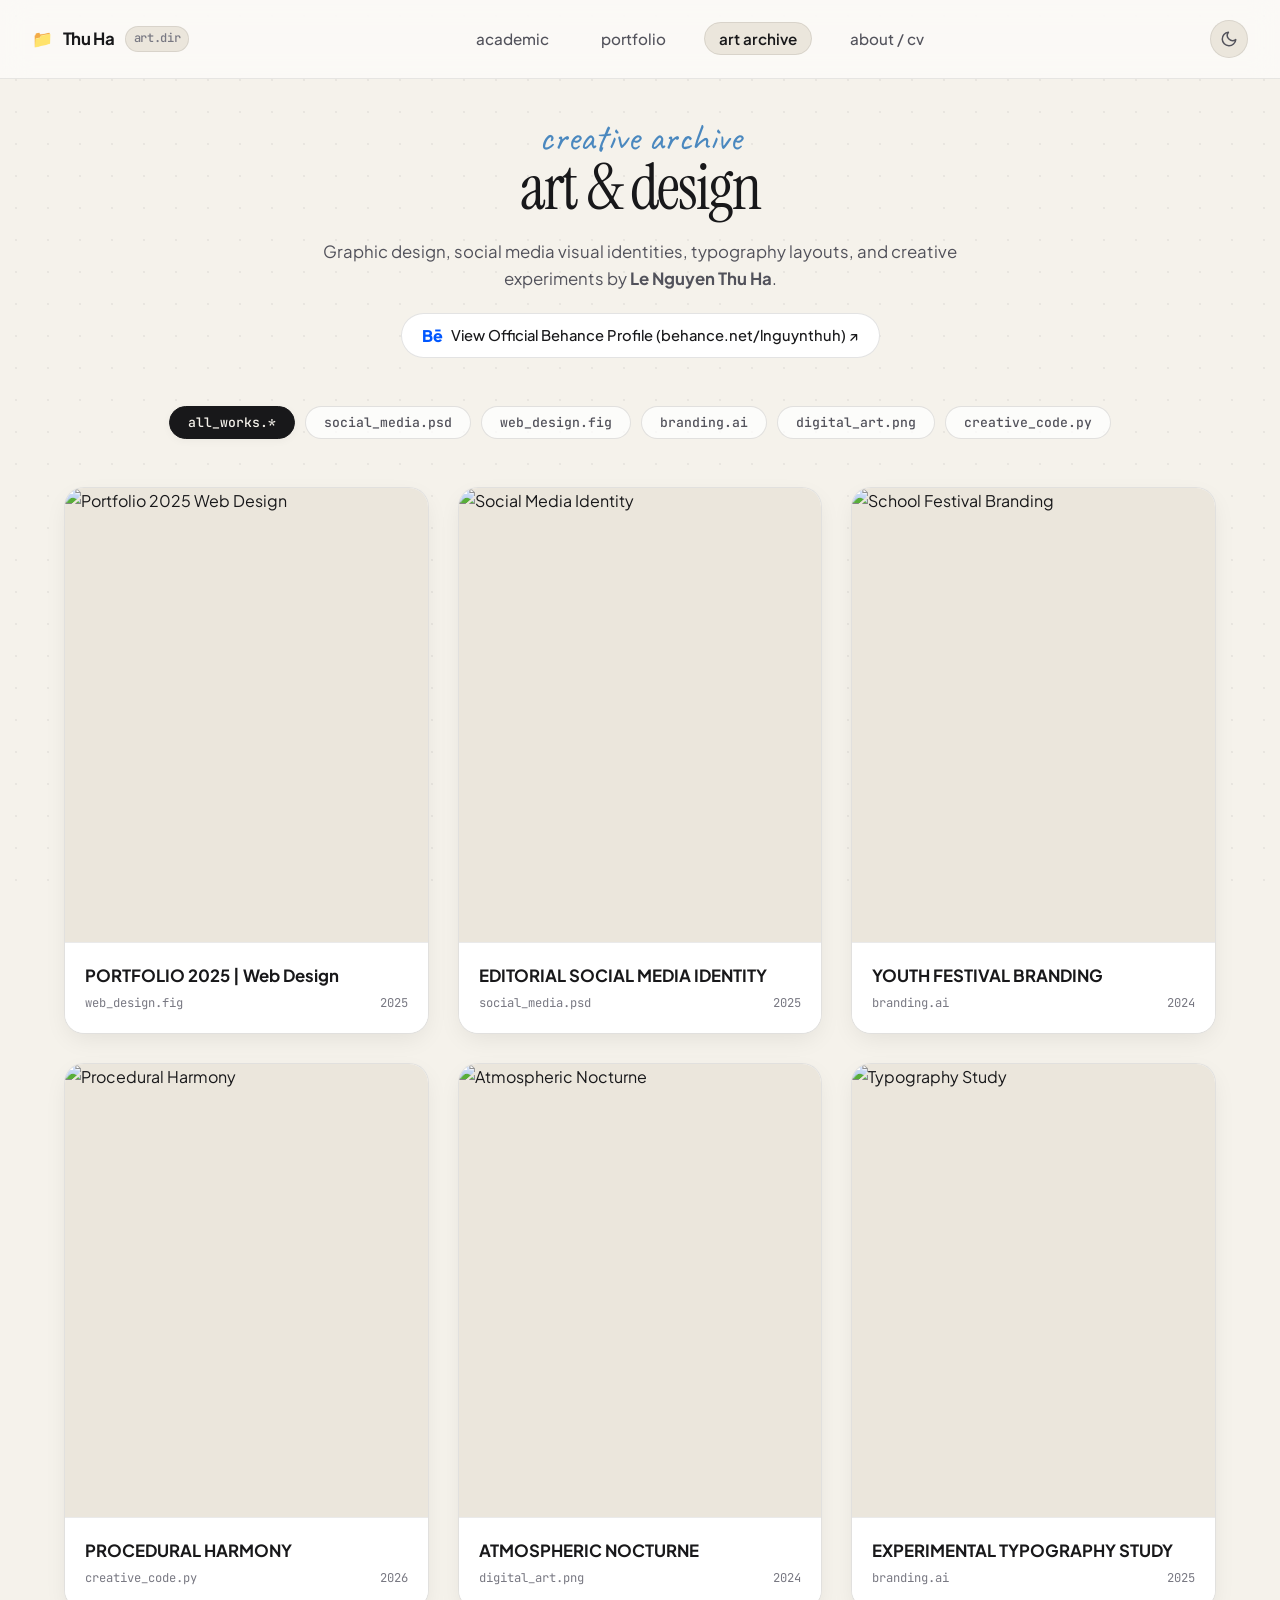
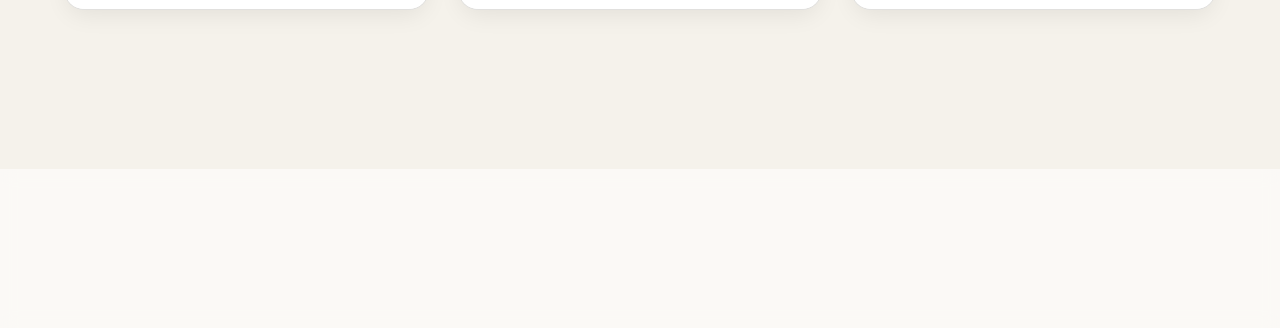
==== art.html @ dc45e56e "launch personal academic and art portfolio website - Add interactive retro-desktop landing canvas wi" ====
<!DOCTYPE html>
<html lang="en" data-theme="light">
<head>
  <meta charset="UTF-8">
  <meta name="viewport" content="width=device-width, initial-scale=1.0">
  <title>Art Archive</title>
  
  <meta name="description" content="Visual design, social media branding, web UI, and digital art portfolio of Le Nguyen Thu Ha on Behance.">
  
  <!-- CSS -->
  <link rel="stylesheet" href="./css/style.css">
  <link rel="stylesheet" href="./css/components.css">
  <link rel="icon" type="image/svg+xml" href="./assets/icons/folder.svg">
</head>
<body>

  <!-- Top Navigation Bar -->
  <header class="top-nav">
    <a href="./index.html" class="nav-brand">
      <span>📁</span>
      <span>Thu Ha</span>
      <span class="nav-brand-tag">art.dir</span>
    </a>

    <nav>
      <ul class="nav-links">
        <li><a href="./academic.html" class="nav-link">academic</a></li>
        <li><a href="./index.html" class="nav-link">portfolio</a></li>
        <li><a href="./art.html" class="nav-link active">art archive</a></li>
        <li><a href="./about.html" class="nav-link">about / cv</a></li>
      </ul>
    </nav>

    <div class="nav-actions">
      <button class="btn-theme" aria-label="Toggle Theme" title="Toggle Light/Dark Theme"></button>
      <button class="mobile-menu-toggle" aria-label="Toggle Menu">☰</button>
    </div>
  </header>

  <main class="page-container">

    <!-- Page Header with Behance Badge -->
    <div class="page-header">
      <div class="page-title-group">
        <span class="page-script-subtitle">creative archive</span>
        <h1 class="page-title">art & design</h1>
      </div>
      <p class="page-description">
        Graphic design, social media visual identities, typography layouts, and creative experiments by <strong>Le Nguyen Thu Ha</strong>.
      </p>

      <div style="margin-top: 1.25rem;">
        <a href="https://www.behance.net/lnguynthuh" target="_blank" rel="noopener" class="btn-secondary" style="display: inline-flex; align-items: center; gap: 8px;">
          <span style="font-weight: 800; color: #0057FF; font-size: 1rem;">Bē</span>
          <span>View Official Behance Profile (behance.net/lnguynthuh) ↗</span>
        </a>
      </div>
    </div>

    <!-- Category Filter Bar -->
    <div class="art-filter-bar" role="tablist">
      <button class="art-filter-pill active" data-filter="all">all_works.*</button>
      <button class="art-filter-pill" data-filter="social">social_media.psd</button>
      <button class="art-filter-pill" data-filter="web">web_design.fig</button>
      <button class="art-filter-pill" data-filter="branding">branding.ai</button>
      <button class="art-filter-pill" data-filter="digital">digital_art.png</button>
      <button class="art-filter-pill" data-filter="generative">creative_code.py</button>
    </div>

    <!-- Masonry Grid Gallery -->
    <section class="art-masonry-grid" id="art-gallery">
      
      <!-- Artwork 1: Web & Social Media Design 2025 -->
      <article class="art-card" 
               data-category="web" 
               data-title="PORTFOLIO 2025 | Web & Social Media Design" 
               data-filename="portfolio_2025.fig"
               data-medium="Figma & Adobe Illustrator • Web Layout"
               data-year="2025"
               data-desc="Retro-modern desktop folder UI concept created for personal portfolio showcase. Featuring warm editorial palettes and tactile file-system interactions.">
        <div class="art-thumb-wrapper">
          <img src="./assets/images/art_01.svg" alt="Portfolio 2025 Web Design" class="art-thumb-img" loading="lazy">
        </div>
        <div class="art-caption-dock">
          <h3 class="art-card-title">PORTFOLIO 2025 | Web Design</h3>
          <div class="art-card-meta">
            <span>web_design.fig</span>
            <span>2025</span>
          </div>
        </div>
      </article>

      <!-- Artwork 2: Social Media Branding -->
      <article class="art-card" 
               data-category="social" 
               data-title="EDITORIAL SOCIAL MEDIA IDENTITY" 
               data-filename="editorial_campaign.psd"
               data-medium="Adobe Photoshop • Social Media Kit"
               data-year="2025"
               data-desc="Complete Instagram & Facebook visual system featuring typographic hierarchies, high-contrast monochrome imagery, and minimalist framing.">
        <div class="art-thumb-wrapper">
          <img src="./assets/images/art_02.svg" alt="Social Media Identity" class="art-thumb-img" loading="lazy">
        </div>
        <div class="art-caption-dock">
          <h3 class="art-card-title">EDITORIAL SOCIAL MEDIA IDENTITY</h3>
          <div class="art-card-meta">
            <span>social_media.psd</span>
            <span>2025</span>
          </div>
        </div>
      </article>

      <!-- Artwork 3: School Event Branding -->
      <article class="art-card" 
               data-category="branding" 
               data-title="YOUTH FESTIVAL BRANDING & POSTERS" 
               data-filename="school_festival.ai"
               data-medium="Illustrator & InDesign • Print & Digital"
               data-year="2024"
               data-desc="Visual identity developed for Võ Nguyên Giáp Gifted High School event. Spanning key visuals, stage backdrops, invitation cards, and online banners.">
        <div class="art-thumb-wrapper">
          <img src="./assets/images/art_03.svg" alt="School Festival Branding" class="art-thumb-img" loading="lazy">
        </div>
        <div class="art-caption-dock">
          <h3 class="art-card-title">YOUTH FESTIVAL BRANDING</h3>
          <div class="art-card-meta">
            <span>branding.ai</span>
            <span>2024</span>
          </div>
        </div>
      </article>

      <!-- Artwork 4: Creative Generative Coding -->
      <article class="art-card" 
               data-category="generative" 
               data-title="PROCEDURAL HARMONY" 
               data-filename="generative_study.py"
               data-medium="Python, Processing & Canvas Shaders"
               data-year="2026"
               data-desc="Exploring mathematical symmetry and generative algorithms to produce organically evolving gradient fields and vector compositions.">
        <div class="art-thumb-wrapper">
          <img src="./assets/images/art_04.svg" alt="Procedural Harmony" class="art-thumb-img" loading="lazy">
        </div>
        <div class="art-caption-dock">
          <h3 class="art-card-title">PROCEDURAL HARMONY</h3>
          <div class="art-card-meta">
            <span>creative_code.py</span>
            <span>2026</span>
          </div>
        </div>
      </article>

      <!-- Artwork 5: Digital Art -->
      <article class="art-card" 
               data-category="digital" 
               data-title="ATMOSPHERIC NOCTURNE" 
               data-filename="nocturne_sketch.png"
               data-medium="Digital Painting & Photography Composition"
               data-year="2024"
               data-desc="Atmospheric study capturing reflections of street lanterns, neon lights, and quiet urban memories in Đồng Hới at night.">
        <div class="art-thumb-wrapper">
          <img src="./assets/images/art_05.svg" alt="Atmospheric Nocturne" class="art-thumb-img" loading="lazy">
        </div>
        <div class="art-caption-dock">
          <h3 class="art-card-title">ATMOSPHERIC NOCTURNE</h3>
          <div class="art-card-meta">
            <span>digital_art.png</span>
            <span>2024</span>
          </div>
        </div>
      </article>

      <!-- Artwork 6: Typography Layout -->
      <article class="art-card" 
               data-category="branding" 
               data-title="EXPERIMENTAL TYPOGRAPHY STUDY" 
               data-filename="type_study.ai"
               data-medium="Vector Typography & Grid System"
               data-year="2025"
               data-desc="Playful juxtaposition of classic serif fonts with modern utilitarian grotesks, exploring negative space and structured rhythm.">
        <div class="art-thumb-wrapper">
          <img src="./assets/images/art_06.svg" alt="Typography Study" class="art-thumb-img" loading="lazy">
        </div>
        <div class="art-caption-dock">
          <h3 class="art-card-title">EXPERIMENTAL TYPOGRAPHY STUDY</h3>
          <div class="art-card-meta">
            <span>branding.ai</span>
            <span>2025</span>
          </div>
        </div>
      </article>

    </section>

  </main>

  <!-- OS Window Lightbox Modal (macOS Preview style) -->
  <div class="os-modal-overlay" id="art-lightbox-modal" role="dialog" aria-modal="true" aria-label="Artwork Preview Window">
    <div class="os-window-frame">
      
      <!-- Titlebar with macOS Traffic Lights -->
      <div class="os-titlebar">
        <div class="os-traffic-lights">
          <span class="traffic-dot close" title="Close (Esc)"></span>
          <span class="traffic-dot min" title="Minimize"></span>
          <span class="traffic-dot max" title="Expand"></span>
        </div>
        <div class="os-window-title" id="os-window-filename">preview_artwork.png</div>
        <div style="width: 40px;"></div>
      </div>

      <!-- Window Content Body -->
      <div class="os-content-body">
        <div class="os-preview-img-box">
          <img src="" alt="Artwork Large View" id="os-preview-img">
        </div>

        <div class="os-image-details">
          <div>
            <h2 class="art-card-title" style="font-size: 1.4rem;" id="os-preview-title">Artwork Title</h2>
            <div class="pill-badge art" id="os-preview-meta" style="margin: 6px 0 10px;">Medium • Year</div>
            <p style="color: var(--text-secondary); font-size: 0.92rem; max-width: 600px; line-height: 1.6;" id="os-preview-desc">
              Description text...
            </p>
          </div>

          <!-- Navigation Controls -->
          <div class="os-controls-bar">
            <button class="os-nav-btn" id="btn-prev-art" aria-label="Previous artwork" title="Previous (Left Arrow)">←</button>
            <button class="os-nav-btn" id="btn-next-art" aria-label="Next artwork" title="Next (Right Arrow)">→</button>
          </div>
        </div>
      </div>

    </div>
  </div>

  <!-- Page Footer -->
  <footer class="page-footer">
    <div class="footer-content">
      <div class="footer-links">
        <a href="./index.html" class="footer-link">Home (Canvas)</a>
        <a href="./academic.html" class="footer-link">Academic Dossier</a>
        <a href="./about.html" class="footer-link">About / CV</a>
        <a href="https://www.behance.net/lnguynthuh" target="_blank" rel="noopener" class="footer-link">Behance</a>
        <a href="https://www.linkedin.com/in/lenguyenthuha/" target="_blank" rel="noopener" class="footer-link">LinkedIn</a>
        <a href="https://github.com/lenguyenthuha" target="_blank" rel="noopener" class="footer-link">GitHub</a>
      </div>
      <p>© 2026 Le Nguyen Thu Ha. Published with GitHub Pages.</p>
    </div>
  </footer>

  <script src="./js/main.js"></script>
  <script src="./js/art-gallery.js"></script>
</body>
</html>
---- css/style.css ----
/* ==========================================================================
   ACADEMIC & ART PORTFOLIO — CORE DESIGN SYSTEM
   Inspired by Behance Portfolio 2025 (Desktop & Folder UI) & tranhuubinhminh.com
   ========================================================================== */

@import url('https://fonts.googleapis.com/css2?family=Caveat:wght@500;700&family=Instrument+Serif:ital@0;1&family=Plus+Jakarta+Sans:ital,wght@0,300;0,400;0,500;0,600;0,700;1,400&family=JetBrains+Mono:wght@400;500;600&display=swap');

:root {
  /* Editorial Warm Cream (Light Mode - Behance Default) */
  --bg-primary: #F5F2EB;
  --bg-secondary: #EBE6DC;
  --bg-card: rgba(255, 255, 255, 0.72);
  --bg-card-solid: #FFFFFF;
  --bg-glass: rgba(255, 255, 255, 0.55);
  
  --border-color: rgba(28, 27, 26, 0.09);
  --border-card: rgba(28, 27, 26, 0.12);
  --border-focus: rgba(75, 137, 191, 0.5);

  --text-primary: #18181A;
  --text-secondary: #52525B;
  --text-muted: #787882;

  --accent-script: #4A88BF;
  --accent-blue: #5596CD;
  --accent-academic: #15803D;
  --accent-academic-bg: rgba(21, 128, 61, 0.1);
  --accent-art: #6366F1;
  --accent-art-bg: rgba(99, 102, 241, 0.1);

  --shadow-sm: 0 2px 8px rgba(0, 0, 0, 0.04);
  --shadow-md: 0 8px 24px -4px rgba(0, 0, 0, 0.08);
  --shadow-lg: 0 20px 40px -8px rgba(35, 45, 60, 0.12);
  --shadow-folder: 0 14px 28px -6px rgba(45, 75, 110, 0.18), 0 2px 4px rgba(0, 0, 0, 0.04);

  --font-sans: 'Plus Jakarta Sans', system-ui, -apple-system, sans-serif;
  --font-serif: 'Instrument Serif', Georgia, serif;
  --font-script: 'Caveat', cursive, sans-serif;
  --font-mono: 'JetBrains Mono', monospace;

  --radius-sm: 8px;
  --radius-md: 14px;
  --radius-lg: 20px;
  --radius-pill: 9999px;

  --transition-fast: 0.18s cubic-bezier(0.2, 0.8, 0.2, 1);
  --transition-smooth: 0.35s cubic-bezier(0.25, 1, 0.5, 1);
  --transition-bounce: 0.5s cubic-bezier(0.34, 1.56, 0.64, 1);
}

/* Dark Slate Archive Theme */
[data-theme="dark"] {
  --bg-primary: #0F1015;
  --bg-secondary: #16171E;
  --bg-card: rgba(26, 28, 36, 0.65);
  --bg-card-solid: #1B1D26;
  --bg-glass: rgba(22, 24, 32, 0.6);

  --border-color: rgba(255, 255, 255, 0.08);
  --border-card: rgba(255, 255, 255, 0.12);
  --border-focus: rgba(118, 181, 234, 0.5);

  --text-primary: #F4F4F6;
  --text-secondary: #A1A1AA;
  --text-muted: #71717A;

  --accent-script: #76B5EA;
  --accent-blue: #60A5FA;
  --accent-academic: #4ADE80;
  --accent-academic-bg: rgba(74, 222, 128, 0.12);
  --accent-art: #818CF8;
  --accent-art-bg: rgba(129, 140, 248, 0.12);

  --shadow-sm: 0 2px 8px rgba(0, 0, 0, 0.25);
  --shadow-md: 0 8px 24px -4px rgba(0, 0, 0, 0.45);
  --shadow-lg: 0 20px 45px -8px rgba(0, 0, 0, 0.7);
  --shadow-folder: 0 16px 36px -6px rgba(0, 0, 0, 0.6), 0 0 16px rgba(85, 150, 205, 0.15);
}

/* Base Styles */
*, *::before, *::after {
  box-sizing: border-box;
  margin: 0;
  padding: 0;
}

html {
  font-size: 16px;
  scroll-behavior: smooth;
  -webkit-tap-highlight-color: transparent;
}

body {
  font-family: var(--font-sans);
  background-color: var(--bg-primary);
  color: var(--text-primary);
  line-height: 1.6;
  min-height: 100vh;
  transition: background-color var(--transition-smooth), color var(--transition-smooth);
  position: relative;
  overflow-x: hidden;
}

/* Subtle background noise texture */
body::before {
  content: "";
  position: fixed;
  inset: 0;
  background-image: radial-gradient(var(--border-color) 1px, transparent 0);
  background-size: 32px 32px;
  background-position: 0 0;
  pointer-events: none;
  opacity: 0.6;
  z-index: 0;
}

a {
  color: inherit;
  text-decoration: none;
  transition: color var(--transition-fast), opacity var(--transition-fast);
}

img, svg {
  display: block;
  max-width: 100%;
}

button {
  font-family: inherit;
  cursor: pointer;
  border: none;
  background: none;
}

/* ==========================================================================
   DESKTOP TOP NAVIGATION BAR
   ========================================================================== */

.top-nav {
  position: sticky;
  top: 0;
  width: 100%;
  padding: 1.25rem 2rem;
  display: flex;
  align-items: center;
  justify-content: space-between;
  z-index: 100;
  backdrop-filter: blur(14px);
  -webkit-backdrop-filter: blur(14px);
  border-bottom: 1px solid var(--border-color);
  background: var(--bg-glass);
  transition: padding var(--transition-fast), background var(--transition-smooth);
}

.nav-brand {
  display: flex;
  align-items: center;
  gap: 10px;
  font-weight: 700;
  font-size: 1.05rem;
  letter-spacing: -0.02em;
}

.nav-brand-tag {
  font-family: var(--font-mono);
  font-size: 0.75rem;
  font-weight: 500;
  color: var(--text-muted);
  background: var(--bg-secondary);
  padding: 2px 8px;
  border-radius: var(--radius-pill);
  border: 1px solid var(--border-color);
}

.nav-links {
  display: flex;
  align-items: center;
  gap: 1.5rem;
  list-style: none;
}

.nav-link {
  font-size: 0.95rem;
  font-weight: 500;
  color: var(--text-secondary);
  padding: 6px 14px;
  border-radius: var(--radius-pill);
  transition: all var(--transition-fast);
  position: relative;
}

.nav-link:hover {
  color: var(--text-primary);
  background: rgba(0, 0, 0, 0.04);
}

[data-theme="dark"] .nav-link:hover {
  background: rgba(255, 255, 255, 0.06);
}

.nav-link.active {
  color: var(--text-primary);
  font-weight: 600;
  background: var(--bg-secondary);
  border: 1px solid var(--border-color);
}

.nav-actions {
  display: flex;
  align-items: center;
  gap: 10px;
}

/* Theme Toggle Button */
.btn-theme {
  display: flex;
  align-items: center;
  justify-content: center;
  width: 38px;
  height: 38px;
  border-radius: 50%;
  background: var(--bg-secondary);
  border: 1px solid var(--border-color);
  color: var(--text-secondary);
  transition: all var(--transition-fast);
}

.btn-theme:hover {
  color: var(--text-primary);
  transform: rotate(15deg);
  border-color: var(--border-card);
}

.mobile-menu-toggle {
  display: none;
  font-size: 1.3rem;
  color: var(--text-primary);
  padding: 6px;
}

/* ==========================================================================
   CONTAINER & LAYOUT
   ========================================================================== */

.page-container {
  max-width: 1200px;
  margin: 0 auto;
  padding: 2.5rem 1.5rem 6rem;
  position: relative;
  z-index: 10;
}

.page-header {
  margin-bottom: 3rem;
  text-align: center;
}

.page-title-group {
  display: inline-block;
  position: relative;
}

.page-script-subtitle {
  font-family: var(--font-script);
  font-size: 2.4rem;
  color: var(--accent-script);
  line-height: 1;
  display: block;
  margin-bottom: -0.3rem;
}

.page-title {
  font-family: var(--font-serif);
  font-size: clamp(2.4rem, 5vw, 4rem);
  font-weight: 400;
  letter-spacing: -0.03em;
  line-height: 1.1;
  color: var(--text-primary);
}

.page-description {
  font-size: 1.05rem;
  color: var(--text-secondary);
  max-width: 650px;
  margin: 1rem auto 0;
}

/* ==========================================================================
   SHARED UI: CARDS, BADGES, BUTTONS
   ========================================================================== */

.glass-card {
  background: var(--bg-card);
  border: 1px solid var(--border-card);
  border-radius: var(--radius-lg);
  backdrop-filter: blur(12px);
  -webkit-backdrop-filter: blur(12px);
  box-shadow: var(--shadow-md);
  transition: transform var(--transition-smooth), box-shadow var(--transition-smooth), border-color var(--transition-smooth);
}

.glass-card:hover {
  border-color: rgba(75, 137, 191, 0.35);
  box-shadow: var(--shadow-lg);
}

.pill-badge {
  display: inline-flex;
  align-items: center;
  gap: 6px;
  font-family: var(--font-mono);
  font-size: 0.78rem;
  padding: 4px 12px;
  border-radius: var(--radius-pill);
  border: 1px solid var(--border-color);
  background: var(--bg-secondary);
  color: var(--text-secondary);
  font-weight: 500;
}

.pill-badge.academic {
  color: var(--accent-academic);
  background: var(--accent-academic-bg);
  border-color: rgba(21, 128, 61, 0.2);
}

.pill-badge.art {
  color: var(--accent-art);
  background: var(--accent-art-bg);
  border-color: rgba(99, 102, 241, 0.2);
}

.btn-primary {
  display: inline-flex;
  align-items: center;
  gap: 8px;
  background: var(--text-primary);
  color: var(--bg-primary);
  padding: 10px 22px;
  border-radius: var(--radius-pill);
  font-size: 0.95rem;
  font-weight: 600;
  transition: all var(--transition-fast);
  border: 1px solid transparent;
}

.btn-primary:hover {
  transform: translateY(-2px);
  box-shadow: var(--shadow-md);
  opacity: 0.92;
}

.btn-secondary {
  display: inline-flex;
  align-items: center;
  gap: 8px;
  background: var(--bg-card-solid);
  color: var(--text-primary);
  padding: 9px 20px;
  border-radius: var(--radius-pill);
  font-size: 0.92rem;
  font-weight: 500;
  border: 1px solid var(--border-card);
  transition: all var(--transition-fast);
}

.btn-secondary:hover {
  transform: translateY(-2px);
  background: var(--bg-secondary);
  border-color: var(--text-muted);
}

/* ==========================================================================
   TOAST NOTIFICATION
   ========================================================================== */

#toast-container {
  position: fixed;
  bottom: 24px;
  right: 24px;
  z-index: 1000;
  display: flex;
  flex-direction: column;
  gap: 8px;
  pointer-events: none;
}

.toast {
  background: var(--text-primary);
  color: var(--bg-primary);
  padding: 10px 18px;
  border-radius: var(--radius-md);
  font-size: 0.88rem;
  font-weight: 500;
  box-shadow: var(--shadow-lg);
  display: flex;
  align-items: center;
  gap: 8px;
  opacity: 0;
  transform: translateY(12px);
  transition: all var(--transition-fast);
  pointer-events: auto;
}

.toast.show {
  opacity: 1;
  transform: translateY(0);
}

/* ==========================================================================
   FOOTER
   ========================================================================== */

.page-footer {
  text-align: center;
  padding: 3rem 1.5rem;
  border-top: 1px solid var(--border-color);
  background: var(--bg-glass);
  backdrop-filter: blur(8px);
  position: relative;
  z-index: 10;
  margin-top: 4rem;
}

.footer-content {
  max-width: 600px;
  margin: 0 auto;
  font-size: 0.88rem;
  color: var(--text-muted);
}

.footer-links {
  display: flex;
  justify-content: center;
  gap: 1.5rem;
  margin-bottom: 1rem;
}

.footer-link {
  color: var(--text-secondary);
  font-weight: 500;
}

.footer-link:hover {
  color: var(--accent-script);
}

/* ==========================================================================
   RESPONSIVE NAVIGATION & UTILITIES
   ========================================================================== */

@media (max-width: 768px) {
  .top-nav {
    padding: 1rem 1.25rem;
  }

  .nav-links {
    display: none;
    position: absolute;
    top: 100%;
    left: 0;
    width: 100%;
    flex-direction: column;
    background: var(--bg-primary);
    border-bottom: 1px solid var(--border-color);
    padding: 1.25rem;
    gap: 0.75rem;
    box-shadow: var(--shadow-lg);
  }

  .nav-links.open {
    display: flex;
  }

  .nav-link {
    width: 100%;
    text-align: center;
    padding: 10px;
  }

  .mobile-menu-toggle {
    display: block;
  }
}
---- css/components.css ----
/* ==========================================================================
   ACADEMIC & ART SPECIFIC COMPONENTS
   ========================================================================== */

/* --------------------------------------------------------------------------
   1. ACADEMIC PROFILE & DOSSIER HEADER
   -------------------------------------------------------------------------- */

.academic-dossier-header {
  display: flex;
  align-items: center;
  gap: 2.5rem;
  padding: 2.5rem;
  margin-bottom: 2.5rem;
  position: relative;
  overflow: hidden;
}

.dossier-avatar-box {
  width: 130px;
  height: 130px;
  border-radius: var(--radius-lg);
  overflow: hidden;
  border: 2px solid var(--border-card);
  box-shadow: var(--shadow-md);
  flex-shrink: 0;
  background: var(--bg-secondary);
}

.dossier-avatar-img {
  width: 100%;
  height: 100%;
  object-fit: cover;
}

.dossier-info {
  flex: 1;
}

.dossier-badge-row {
  display: flex;
  align-items: center;
  gap: 10px;
  margin-bottom: 0.5rem;
}

.dossier-name {
  font-family: var(--font-sans);
  font-size: clamp(2rem, 4vw, 2.8rem);
  font-weight: 600;
  line-height: 1.1;
  color: var(--text-primary);
  margin-bottom: 0.35rem;
}

.dossier-role {
  font-size: 1.05rem;
  color: var(--text-secondary);
  font-weight: 500;
  margin-bottom: 0.85rem;
}

.typewriter-text {
  color: var(--accent-academic);
  font-weight: 600;
  font-family: var(--font-mono);
}

.dossier-bio {
  color: var(--text-secondary);
  font-size: 0.95rem;
  max-width: 680px;
  line-height: 1.6;
  margin-bottom: 1.25rem;
}

.dossier-links-row {
  display: flex;
  flex-wrap: wrap;
  align-items: center;
  gap: 12px;
}

.academic-link-btn {
  display: inline-flex;
  align-items: center;
  gap: 6px;
  padding: 6px 14px;
  border-radius: var(--radius-pill);
  background: var(--bg-secondary);
  border: 1px solid var(--border-color);
  font-size: 0.85rem;
  font-weight: 500;
  color: var(--text-secondary);
  transition: all var(--transition-fast);
}

.academic-link-btn:hover {
  background: var(--text-primary);
  color: var(--bg-primary);
  border-color: var(--text-primary);
  transform: translateY(-2px);
}

/* --------------------------------------------------------------------------
   2. QUICK JUMP TABS
   -------------------------------------------------------------------------- */

.jump-nav-container {
  position: sticky;
  top: 75px;
  z-index: 50;
  margin-bottom: 2.5rem;
  padding: 8px 12px;
  border-radius: var(--radius-pill);
  background: var(--bg-glass);
  border: 1px solid var(--border-color);
  backdrop-filter: blur(16px);
  -webkit-backdrop-filter: blur(16px);
  display: flex;
  justify-content: center;
  gap: 8px;
  box-shadow: var(--shadow-sm);
}

.jump-tab {
  font-family: var(--font-mono);
  font-size: 0.82rem;
  font-weight: 500;
  padding: 6px 16px;
  border-radius: var(--radius-pill);
  color: var(--text-secondary);
  transition: all var(--transition-fast);
}

.jump-tab:hover, .jump-tab.active {
  background: var(--bg-primary);
  color: var(--text-primary);
  box-shadow: var(--shadow-sm);
}

/* --------------------------------------------------------------------------
   3. PUBLICATIONS SECTION & BIBTEX
   -------------------------------------------------------------------------- */

.section-title-bar {
  display: flex;
  align-items: center;
  justify-content: space-between;
  margin-bottom: 1.5rem;
  padding-bottom: 0.75rem;
  border-bottom: 1px solid var(--border-color);
}

.section-heading {
  font-family: var(--font-sans);
  font-size: 1.8rem;
  font-weight: 550;
  color: var(--text-primary);
  display: flex;
  align-items: center;
  gap: 10px;
}

.pub-list {
  display: flex;
  flex-direction: column;
  gap: 1.25rem;
}

.pub-card {
  padding: 1.5rem;
  transition: all var(--transition-fast);
}

.pub-card-header {
  display: flex;
  align-items: flex-start;
  justify-content: space-between;
  gap: 15px;
  margin-bottom: 0.5rem;
}

.pub-badge-group {
  display: flex;
  align-items: center;
  gap: 8px;
  flex-wrap: wrap;
}

.pub-year {
  font-family: var(--font-mono);
  font-size: 0.8rem;
  font-weight: 600;
  color: var(--accent-academic);
}

.pub-title {
  font-size: 1.15rem;
  font-weight: 600;
  line-height: 1.4;
  color: var(--text-primary);
  margin-bottom: 0.35rem;
}

.pub-authors {
  font-size: 0.9rem;
  color: var(--text-secondary);
  margin-bottom: 0.5rem;
}

.pub-authors strong {
  color: var(--text-primary);
  text-decoration: underline;
  text-underline-offset: 3px;
}

.pub-venue {
  font-size: 0.88rem;
  font-style: italic;
  color: var(--text-muted);
  margin-bottom: 1rem;
}

.pub-actions {
  display: flex;
  align-items: center;
  gap: 10px;
  flex-wrap: wrap;
}

.pub-action-btn {
  display: inline-flex;
  align-items: center;
  gap: 5px;
  padding: 5px 12px;
  border-radius: var(--radius-sm);
  background: var(--bg-secondary);
  border: 1px solid var(--border-color);
  font-family: var(--font-mono);
  font-size: 0.78rem;
  color: var(--text-secondary);
  transition: all var(--transition-fast);
}

.pub-action-btn:hover {
  background: var(--text-primary);
  color: var(--bg-primary);
  border-color: var(--text-primary);
}

/* BibTeX Drawer */
.bibtex-box {
  margin-top: 1rem;
  padding: 1rem;
  background: var(--bg-secondary);
  border-radius: var(--radius-sm);
  border: 1px solid var(--border-color);
  font-family: var(--font-mono);
  font-size: 0.78rem;
  color: var(--text-secondary);
  overflow-x: auto;
  white-space: pre-wrap;
  display: none;
}

.bibtex-box.show {
  display: block;
}

/* --------------------------------------------------------------------------
   4. TIMELINE & EXPERIENCE / EDUCATION
   -------------------------------------------------------------------------- */

.timeline-grid {
  display: grid;
  grid-template-columns: repeat(auto-fit, minmax(320px, 1fr));
  gap: 1.5rem;
}

.timeline-card {
  padding: 1.5rem;
  position: relative;
}

.timeline-period {
  font-family: var(--font-mono);
  font-size: 0.78rem;
  font-weight: 600;
  color: var(--accent-academic);
  margin-bottom: 0.35rem;
}

.timeline-role {
  font-size: 1.15rem;
  font-weight: 700;
  color: var(--text-primary);
  margin-bottom: 0.2rem;
}

.timeline-org {
  font-size: 0.92rem;
  color: var(--text-secondary);
  margin-bottom: 0.75rem;
}

.timeline-desc {
  font-size: 0.88rem;
  color: var(--text-muted);
  line-height: 1.6;
}

/* --------------------------------------------------------------------------
   5. ART GALLERY & MASONRY GRID
   -------------------------------------------------------------------------- */

.art-filter-bar {
  display: flex;
  justify-content: center;
  align-items: center;
  flex-wrap: wrap;
  gap: 10px;
  margin-bottom: 3rem;
}

.art-filter-pill {
  font-family: var(--font-mono);
  font-size: 0.82rem;
  font-weight: 500;
  padding: 7px 18px;
  border-radius: var(--radius-pill);
  background: var(--bg-card);
  border: 1px solid var(--border-card);
  color: var(--text-secondary);
  transition: all var(--transition-fast);
  cursor: pointer;
}

.art-filter-pill:hover {
  border-color: var(--accent-art);
  color: var(--text-primary);
  transform: translateY(-2px);
}

.art-filter-pill.active {
  background: var(--text-primary);
  color: var(--bg-primary);
  border-color: var(--text-primary);
  box-shadow: var(--shadow-sm);
}

.art-masonry-grid {
  display: grid;
  grid-template-columns: repeat(auto-fill, minmax(320px, 1fr));
  gap: 1.8rem;
}

.art-card {
  position: relative;
  border-radius: var(--radius-lg);
  overflow: hidden;
  background: var(--bg-card);
  border: 1px solid var(--border-card);
  box-shadow: var(--shadow-md);
  transition: all var(--transition-smooth);
  cursor: pointer;
}

.art-card:hover {
  transform: translateY(-8px);
  box-shadow: var(--shadow-lg);
  border-color: var(--accent-art);
}

.art-thumb-wrapper {
  position: relative;
  width: 100%;
  padding-top: 125%; /* 4:5 aspect ratio */
  overflow: hidden;
  background: var(--bg-secondary);
}

.art-thumb-img {
  position: absolute;
  inset: 0;
  width: 100%;
  height: 100%;
  object-fit: cover;
  transition: transform 0.6s cubic-bezier(0.25, 1, 0.5, 1);
}

.art-card:hover .art-thumb-img {
  transform: scale(1.05);
}

/* Hover Overlay Caption */
.art-caption-dock {
  padding: 1.25rem;
  background: var(--bg-card-solid);
  border-top: 1px solid var(--border-color);
  display: flex;
  flex-direction: column;
  gap: 4px;
}

.art-card-title {
  font-size: 1.05rem;
  font-weight: 700;
  color: var(--text-primary);
}

.art-card-meta {
  display: flex;
  align-items: center;
  justify-content: space-between;
  font-family: var(--font-mono);
  font-size: 0.76rem;
  color: var(--text-muted);
}

/* --------------------------------------------------------------------------
   6. OS WINDOW LIGHTBOX MODAL (MACOS PREVIEW STYLE)
   -------------------------------------------------------------------------- */

.os-modal-overlay {
  position: fixed;
  inset: 0;
  background: rgba(0, 0, 0, 0.7);
  backdrop-filter: blur(16px);
  -webkit-backdrop-filter: blur(16px);
  z-index: 1000;
  display: flex;
  align-items: center;
  justify-content: center;
  padding: 1.5rem;
  opacity: 0;
  pointer-events: none;
  transition: opacity var(--transition-smooth);
}

.os-modal-overlay.open {
  opacity: 1;
  pointer-events: auto;
}

.os-window-frame {
  background: var(--bg-card-solid);
  border: 1px solid var(--border-card);
  border-radius: var(--radius-lg);
  box-shadow: 0 30px 70px rgba(0, 0, 0, 0.5);
  width: 100%;
  max-width: 900px;
  max-height: 90vh;
  display: flex;
  flex-direction: column;
  overflow: hidden;
  transform: scale(0.94) translateY(20px);
  transition: transform var(--transition-bounce);
}

.os-modal-overlay.open .os-window-frame {
  transform: scale(1) translateY(0);
}

/* OS Window Titlebar */
.os-titlebar {
  display: flex;
  align-items: center;
  justify-content: space-between;
  padding: 12px 18px;
  background: var(--bg-secondary);
  border-bottom: 1px solid var(--border-color);
  user-select: none;
}

.os-traffic-lights {
  display: flex;
  align-items: center;
  gap: 8px;
}

.traffic-dot {
  width: 12px;
  height: 12px;
  border-radius: 50%;
  cursor: pointer;
}

.traffic-dot.close { background: #FF5F56; border: 1px solid #E0443E; }
.traffic-dot.min { background: #FFBD2E; border: 1px solid #DEA123; }
.traffic-dot.max { background: #27C93F; border: 1px solid #1AAB29; }

.os-window-title {
  font-family: var(--font-mono);
  font-size: 0.8rem;
  color: var(--text-secondary);
  font-weight: 500;
}

.os-content-body {
  display: flex;
  flex-direction: column;
  overflow-y: auto;
  padding: 1.5rem;
  align-items: center;
}

.os-preview-img-box {
  width: 100%;
  max-height: 58vh;
  display: flex;
  align-items: center;
  justify-content: center;
  background: var(--bg-secondary);
  border-radius: var(--radius-md);
  overflow: hidden;
  margin-bottom: 1.25rem;
}

.os-preview-img-box img {
  max-width: 100%;
  max-height: 58vh;
  object-fit: contain;
}

.os-image-details {
  width: 100%;
  display: flex;
  align-items: flex-start;
  justify-content: space-between;
  gap: 20px;
}

.os-controls-bar {
  display: flex;
  align-items: center;
  gap: 10px;
}

.os-nav-btn {
  width: 36px;
  height: 36px;
  border-radius: 50%;
  background: var(--bg-secondary);
  border: 1px solid var(--border-color);
  display: flex;
  align-items: center;
  justify-content: center;
  color: var(--text-primary);
  font-size: 1rem;
  transition: all var(--transition-fast);
}

.os-nav-btn:hover {
  background: var(--text-primary);
  color: var(--bg-primary);
}

/* --------------------------------------------------------------------------
   RESPONSIVE OVERRIDES
   -------------------------------------------------------------------------- */

@media (max-width: 768px) {
  .academic-dossier-header {
    flex-direction: column;
    text-align: center;
    padding: 1.75rem 1.25rem;
  }
  .dossier-badge-row, .dossier-links-row {
    justify-content: center;
  }
  .os-image-details {
    flex-direction: column;
    text-align: center;
    align-items: center;
  }
}
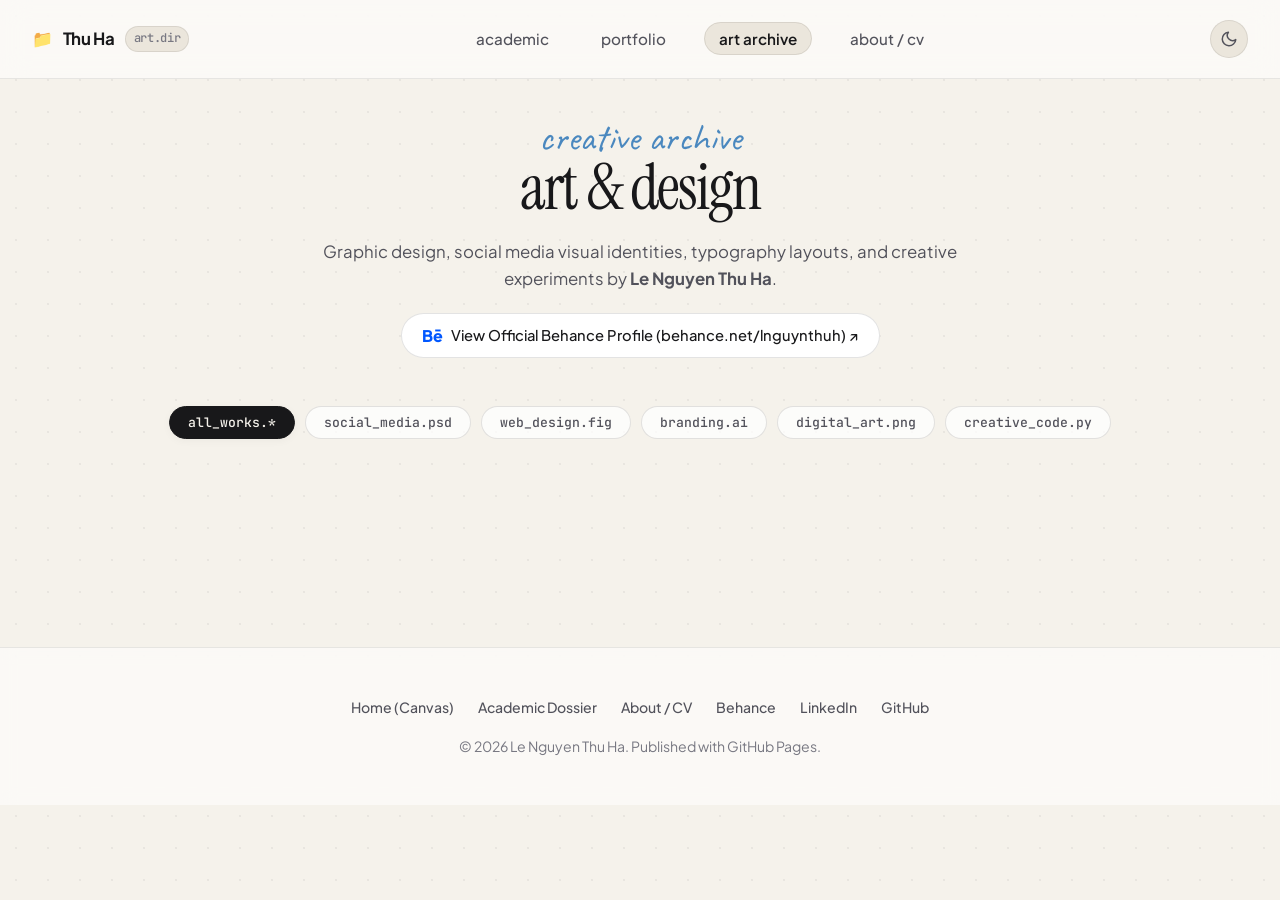
==== commit 80cda041: "Remove artwork entries from art gallery Removed multiple artwork entries from the gallery section." ====
--- a/art.html
+++ b/art.html
@@ -69,126 +69,6 @@
 
     <!-- Masonry Grid Gallery -->
     <section class="art-masonry-grid" id="art-gallery">
-      
-      <!-- Artwork 1: Web & Social Media Design 2025 -->
-      <article class="art-card" 
-               data-category="web" 
-               data-title="PORTFOLIO 2025 | Web & Social Media Design" 
-               data-filename="portfolio_2025.fig"
-               data-medium="Figma & Adobe Illustrator • Web Layout"
-               data-year="2025"
-               data-desc="Retro-modern desktop folder UI concept created for personal portfolio showcase. Featuring warm editorial palettes and tactile file-system interactions.">
-        <div class="art-thumb-wrapper">
-          <img src="./assets/images/art_01.svg" alt="Portfolio 2025 Web Design" class="art-thumb-img" loading="lazy">
-        </div>
-        <div class="art-caption-dock">
-          <h3 class="art-card-title">PORTFOLIO 2025 | Web Design</h3>
-          <div class="art-card-meta">
-            <span>web_design.fig</span>
-            <span>2025</span>
-          </div>
-        </div>
-      </article>
-
-      <!-- Artwork 2: Social Media Branding -->
-      <article class="art-card" 
-               data-category="social" 
-               data-title="EDITORIAL SOCIAL MEDIA IDENTITY" 
-               data-filename="editorial_campaign.psd"
-               data-medium="Adobe Photoshop • Social Media Kit"
-               data-year="2025"
-               data-desc="Complete Instagram & Facebook visual system featuring typographic hierarchies, high-contrast monochrome imagery, and minimalist framing.">
-        <div class="art-thumb-wrapper">
-          <img src="./assets/images/art_02.svg" alt="Social Media Identity" class="art-thumb-img" loading="lazy">
-        </div>
-        <div class="art-caption-dock">
-          <h3 class="art-card-title">EDITORIAL SOCIAL MEDIA IDENTITY</h3>
-          <div class="art-card-meta">
-            <span>social_media.psd</span>
-            <span>2025</span>
-          </div>
-        </div>
-      </article>
-
-      <!-- Artwork 3: School Event Branding -->
-      <article class="art-card" 
-               data-category="branding" 
-               data-title="YOUTH FESTIVAL BRANDING & POSTERS" 
-               data-filename="school_festival.ai"
-               data-medium="Illustrator & InDesign • Print & Digital"
-               data-year="2024"
-               data-desc="Visual identity developed for Võ Nguyên Giáp Gifted High School event. Spanning key visuals, stage backdrops, invitation cards, and online banners.">
-        <div class="art-thumb-wrapper">
-          <img src="./assets/images/art_03.svg" alt="School Festival Branding" class="art-thumb-img" loading="lazy">
-        </div>
-        <div class="art-caption-dock">
-          <h3 class="art-card-title">YOUTH FESTIVAL BRANDING</h3>
-          <div class="art-card-meta">
-            <span>branding.ai</span>
-            <span>2024</span>
-          </div>
-        </div>
-      </article>
-
-      <!-- Artwork 4: Creative Generative Coding -->
-      <article class="art-card" 
-               data-category="generative" 
-               data-title="PROCEDURAL HARMONY" 
-               data-filename="generative_study.py"
-               data-medium="Python, Processing & Canvas Shaders"
-               data-year="2026"
-               data-desc="Exploring mathematical symmetry and generative algorithms to produce organically evolving gradient fields and vector compositions.">
-        <div class="art-thumb-wrapper">
-          <img src="./assets/images/art_04.svg" alt="Procedural Harmony" class="art-thumb-img" loading="lazy">
-        </div>
-        <div class="art-caption-dock">
-          <h3 class="art-card-title">PROCEDURAL HARMONY</h3>
-          <div class="art-card-meta">
-            <span>creative_code.py</span>
-            <span>2026</span>
-          </div>
-        </div>
-      </article>
-
-      <!-- Artwork 5: Digital Art -->
-      <article class="art-card" 
-               data-category="digital" 
-               data-title="ATMOSPHERIC NOCTURNE" 
-               data-filename="nocturne_sketch.png"
-               data-medium="Digital Painting & Photography Composition"
-               data-year="2024"
-               data-desc="Atmospheric study capturing reflections of street lanterns, neon lights, and quiet urban memories in Đồng Hới at night.">
-        <div class="art-thumb-wrapper">
-          <img src="./assets/images/art_05.svg" alt="Atmospheric Nocturne" class="art-thumb-img" loading="lazy">
-        </div>
-        <div class="art-caption-dock">
-          <h3 class="art-card-title">ATMOSPHERIC NOCTURNE</h3>
-          <div class="art-card-meta">
-            <span>digital_art.png</span>
-            <span>2024</span>
-          </div>
-        </div>
-      </article>
-
-      <!-- Artwork 6: Typography Layout -->
-      <article class="art-card" 
-               data-category="branding" 
-               data-title="EXPERIMENTAL TYPOGRAPHY STUDY" 
-               data-filename="type_study.ai"
-               data-medium="Vector Typography & Grid System"
-               data-year="2025"
-               data-desc="Playful juxtaposition of classic serif fonts with modern utilitarian grotesks, exploring negative space and structured rhythm.">
-        <div class="art-thumb-wrapper">
-          <img src="./assets/images/art_06.svg" alt="Typography Study" class="art-thumb-img" loading="lazy">
-        </div>
-        <div class="art-caption-dock">
-          <h3 class="art-card-title">EXPERIMENTAL TYPOGRAPHY STUDY</h3>
-          <div class="art-card-meta">
-            <span>branding.ai</span>
-            <span>2025</span>
-          </div>
-        </div>
-      </article>
 
     </section>
 
